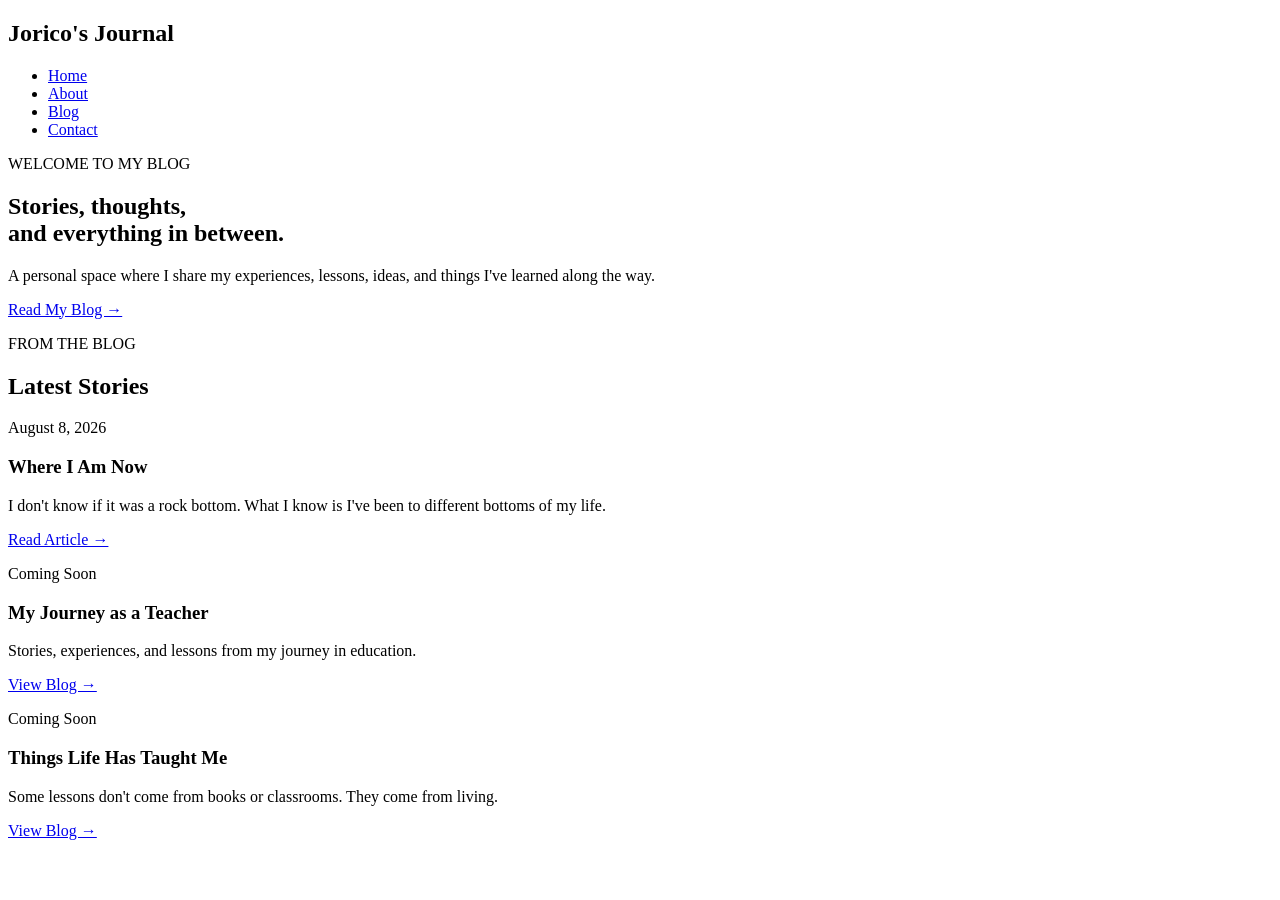
==== index.html @ dc9c53c5 "Add files via upload" ====
<!DOCTYPE html>
<html lang="en">

<head>
    <meta charset="UTF-8">
    <meta name="viewport" content="width=device-width, initial-scale=1.0">

    <title>Jorico's Journal</title>

    <link rel="stylesheet" href="css/style.css">
</head>

<body>

    <nav>
        <h2>Jorico's Journal</h2>

        <ul>
            <li><a href="index.html">Home</a></li>
            <li><a href="about.html">About</a></li>
            <li><a href="blog.html">Blog</a></li>
            <li><a href="contact.html">Contact</a></li>
        </ul>
    </nav>

    <main>

        <section class="hero">

            <p class="welcome">WELCOME TO MY BLOG</p>

            <h1>
                Stories, thoughts,<br>
                and everything in between.
            </h1>

            <p class="intro">
                A personal space where I share my experiences,
                lessons, ideas, and things I've learned along the way.
            </p>

            <a href="blog.html" class="button">
                Read My Blog →
            </a>

        </section>
        <section class="latest">

            <div class="section-heading">
                <p class="welcome">FROM THE BLOG</p>
                <h2>Latest Stories</h2>
            </div>

            <div class="latest-posts">

                <article class="latest-card">

                    <p class="post-date">August 8, 2026</p>

                    <h3>Where I Am Now</h3>

                    <p>
                        I don't know if it was a rock bottom.
                        What I know is I've been to different
                        bottoms of my life.
                    </p>

                    <a href="posts/first-website.html">
                        Read Article →
                    </a>

                </article>


                <article class="latest-card">

                    <p class="post-date">Coming Soon</p>

                    <h3>My Journey as a Teacher</h3>

                    <p>
                        Stories, experiences, and lessons
                        from my journey in education.
                    </p>

                    <a href="blog.html">
                        View Blog →
                    </a>

                </article>


                <article class="latest-card">

                    <p class="post-date">Coming Soon</p>

                    <h3>Things Life Has Taught Me</h3>

                    <p>
                        Some lessons don't come from books
                        or classrooms. They come from living.
                    </p>

                    <a href="blog.html">
                        View Blog →
                    </a>

                </article>

            </div>

        </section>
    </main>

</body>

</html>
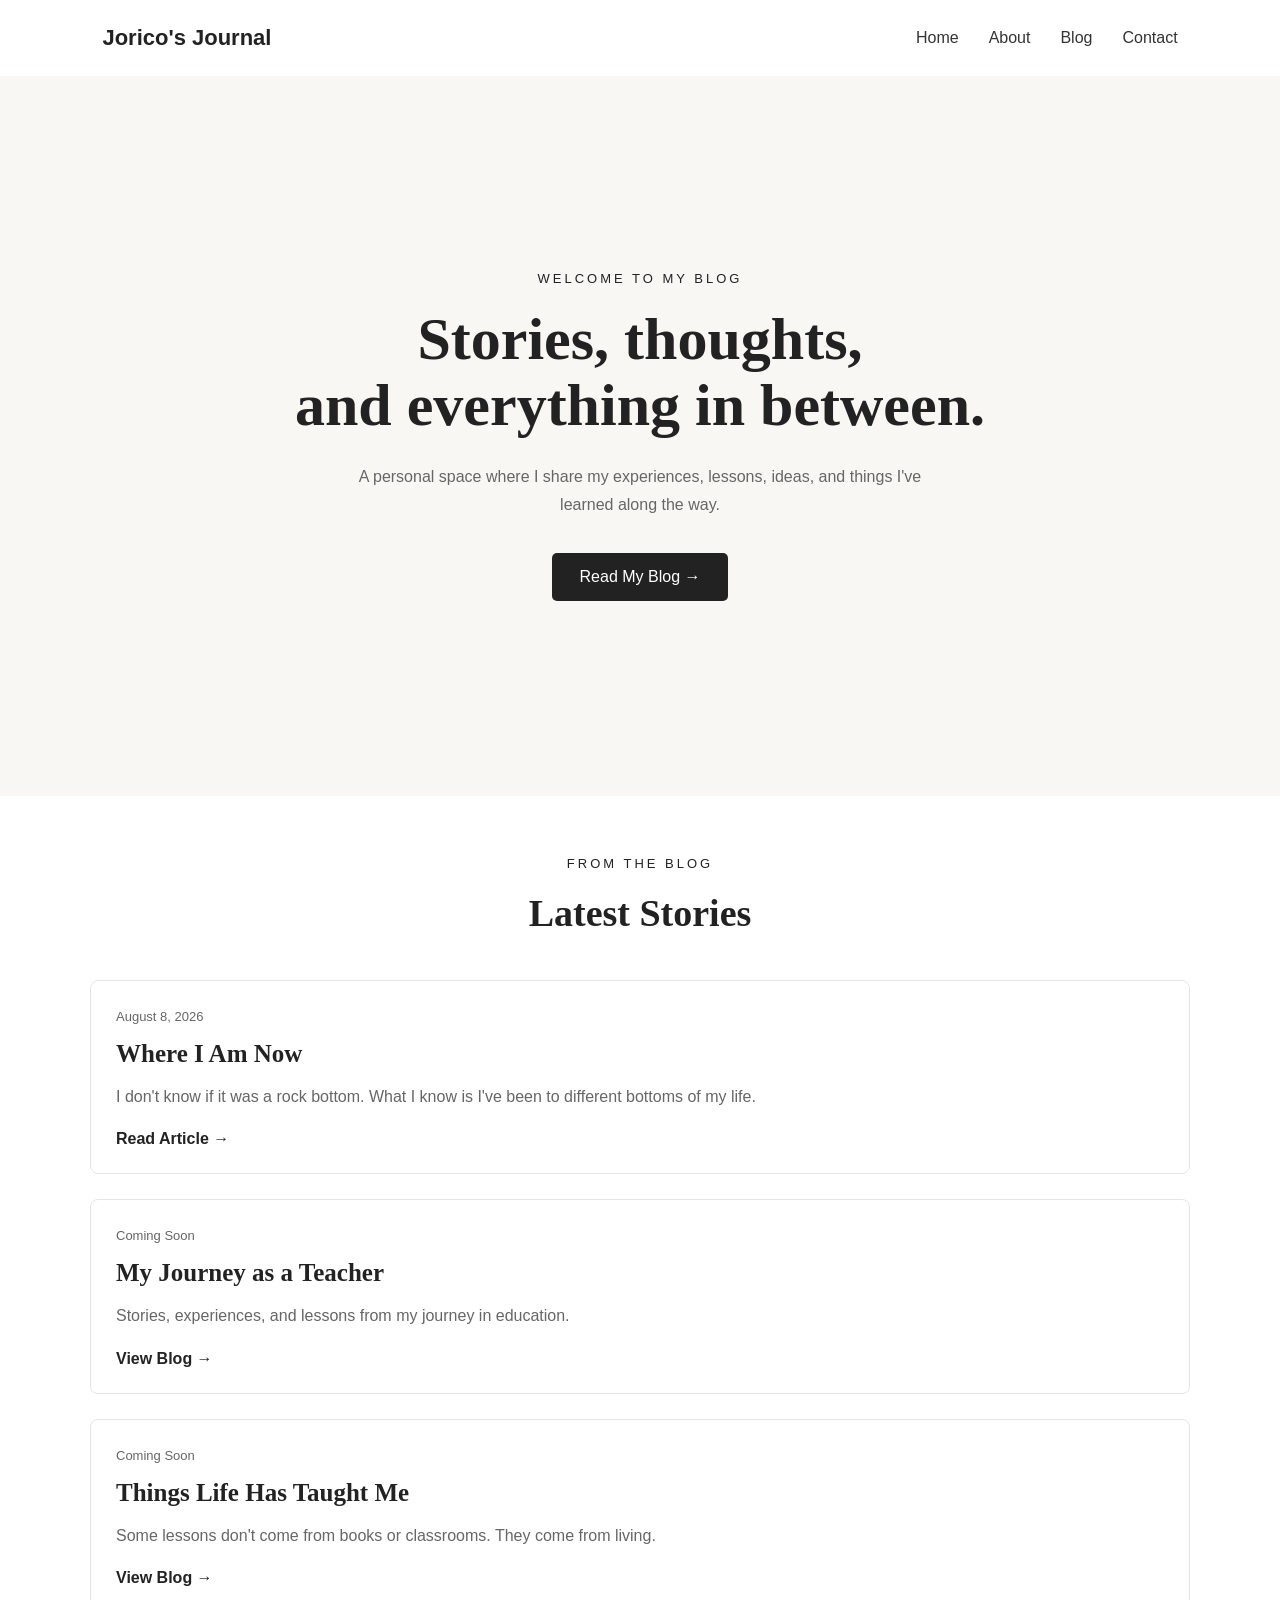
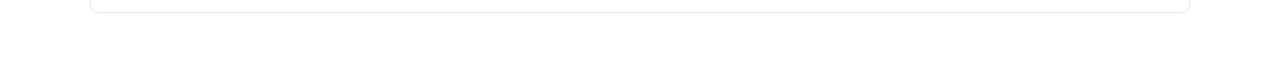
==== commit 5cc4e3ba: "Update index.html" ====
--- a/index.html
+++ b/index.html
@@ -111,7 +111,7 @@
 
         </section>
     </main>
-
+<script src="script.js"></script>
 </body>
 
-</html>+</html>
--- a/css/style.css
+++ b/css/style.css
@@ -0,0 +1,458 @@
+* {
+    margin: 0;
+    padding: 0;
+    box-sizing: border-box;
+}
+
+body {
+    font-family: Arial, sans-serif;
+    background-color: #f8f7f4;
+    color: #222;
+}
+
+/* Navigation */
+
+nav {
+    display: flex;
+    justify-content: space-between;
+    align-items: center;
+    padding: 25px 8%;
+    background-color: #ffffff;
+}
+
+nav h2 {
+    font-size: 22px;
+}
+
+nav ul {
+    display: flex;
+    list-style: none;
+    gap: 30px;
+}
+
+nav a {
+    text-decoration: none;
+    color: #333;
+}
+
+nav a:hover {
+    color: #777;
+}
+
+/* Hero */
+
+.hero {
+    min-height: 80vh;
+    display: flex;
+    flex-direction: column;
+    justify-content: center;
+    align-items: center;
+    text-align: center;
+    padding: 40px 20px;
+}
+
+.welcome {
+    font-size: 13px;
+    letter-spacing: 3px;
+    margin-bottom: 20px;
+}
+
+.hero h1 {
+    font-family: Georgia, serif;
+    font-size: 60px;
+    line-height: 1.1;
+    max-width: 800px;
+    margin-bottom: 25px;
+}
+
+.intro {
+    max-width: 600px;
+    line-height: 1.7;
+    color: #666;
+    margin-bottom: 35px;
+}
+
+/* Button */
+
+.button {
+    display: inline-block;
+    background-color: #222;
+    color: white;
+    text-decoration: none;
+    padding: 15px 28px;
+    border-radius: 5px;
+}
+
+.button:hover {
+    background-color: #555;
+}
+/* Blog Page */
+
+.blog-page {
+    padding: 80px 8%;
+}
+
+.page-header {
+    text-align: center;
+    margin-bottom: 60px;
+}
+
+.page-header h1 {
+    font-family: Georgia, serif;
+    font-size: 55px;
+    margin: 15px 0;
+}
+
+.page-header p {
+    color: #666;
+    line-height: 1.6;
+}
+
+
+/* Blog Posts */
+
+.posts {
+    max-width: 900px;
+    margin: auto;
+}
+
+.post {
+    background: white;
+    padding: 35px;
+    margin-bottom: 30px;
+    border-radius: 8px;
+}
+
+.post-date {
+    font-size: 13px;
+    color: #888;
+    margin-bottom: 10px;
+}
+
+.post h2 {
+    font-family: Georgia, serif;
+    font-size: 30px;
+    margin-bottom: 15px;
+}
+
+.post p {
+    color: #666;
+    line-height: 1.7;
+}
+
+.post a {
+    display: inline-block;
+    margin-top: 20px;
+    color: #222;
+    font-weight: bold;
+    text-decoration: none;
+}
+
+.post a:hover {
+    color: #777;
+}
+/* Article Page */
+
+.article-page {
+    max-width: 750px;
+    margin: 80px auto;
+    padding: 0 25px;
+}
+
+.article-page article {
+    background: white;
+    padding: 50px;
+    border-radius: 8px;
+}
+
+.article-page h1 {
+    font-family: Georgia, serif;
+    font-size: 50px;
+    line-height: 1.2;
+    margin: 15px 0 30px;
+}
+
+.article-intro {
+    font-size: 21px;
+    color: #666;
+    margin-bottom: 35px;
+}
+
+.article-page article p {
+    font-size: 18px;
+    line-height: 1.8;
+    color: #444;
+    margin-bottom: 25px;
+}
+/* =========================
+   MOBILE DESIGN
+   ========================= */
+
+@media (max-width: 768px) {
+
+    /* Navigation */
+
+    nav {
+        flex-direction: column;
+        gap: 20px;
+        padding: 20px;
+    }
+
+    nav h2 {
+        font-size: 20px;
+    }
+
+    nav ul {
+        gap: 15px;
+        flex-wrap: wrap;
+        justify-content: center;
+    }
+
+    nav a {
+        font-size: 14px;
+    }
+
+
+    /* Homepage */
+
+    .hero {
+        min-height: 70vh;
+        padding: 30px 20px;
+    }
+
+    .hero h1 {
+        font-size: 40px;
+        line-height: 1.15;
+    }
+
+    .hero p {
+        font-size: 17px;
+    }
+
+
+    /* Blog Page */
+
+    .blog-page {
+        padding: 50px 20px;
+    }
+
+    .page-header h1 {
+        font-size: 40px;
+    }
+
+    .posts {
+        width: 100%;
+    }
+
+    .post {
+        padding: 25px;
+        margin-bottom: 20px;
+    }
+
+    .post h2 {
+        font-size: 25px;
+    }
+
+
+    /* Article Page */
+
+    .article-page {
+        margin: 40px auto;
+        padding: 0 15px;
+    }
+
+    .article-page article {
+        padding: 30px 20px;
+    }
+
+    .article-page h1 {
+        font-size: 38px;
+    }
+
+    .article-intro {
+        font-size: 18px;
+    }
+
+    .article-page article p {
+        font-size: 17px;
+        line-height: 1.7;
+    }
+
+}
+/* Latest Stories */
+
+.latest {
+    padding: 80px 8%;
+    background-color: #ffffff;
+}
+
+.section-heading {
+    text-align: center;
+    margin-bottom: 45px;
+}
+
+.section-heading h2 {
+    font-family: Georgia, serif;
+    font-size: 45px;
+    margin-top: 10px;
+}
+
+.latest-posts {
+    display: grid;
+    grid-template-columns: repeat(3, 1fr);
+    gap: 25px;
+    max-width: 1100px;
+    margin: auto;
+}
+
+.latest-card {
+    padding: 30px;
+    border: 1px solid #e5e5e5;
+    border-radius: 8px;
+}
+
+.latest-card h3 {
+    font-family: Georgia, serif;
+    font-size: 25px;
+    margin: 12px 0 15px;
+}
+
+.latest-card p {
+    color: #666;
+    line-height: 1.7;
+}
+
+.latest-card a {
+    display: inline-block;
+    margin-top: 20px;
+    color: #222;
+    font-weight: bold;
+    text-decoration: none;
+}
+
+.latest-card a:hover {
+    color: #777;
+}
+    .latest {
+        padding: 60px 20px;
+    }
+
+    .section-heading h2 {
+        font-size: 38px;
+    }
+
+    .latest-posts {
+        grid-template-columns: 1fr;
+    }
+
+    .latest-card {
+        padding: 25px;
+    }
+    /* About Page */
+
+.about-page {
+    max-width: 800px;
+    margin: 80px auto;
+    padding: 0 25px;
+}
+
+.about-content {
+    background: white;
+    padding: 55px;
+    border-radius: 8px;
+}
+
+.about-content h1 {
+    font-family: Georgia, serif;
+    font-size: 50px;
+    margin: 15px 0 30px;
+}
+
+.about-intro {
+    font-size: 22px;
+    line-height: 1.7;
+    color: #555;
+    margin-bottom: 30px;
+}
+
+.about-content p {
+    font-size: 18px;
+    line-height: 1.8;
+    color: #444;
+    margin-bottom: 25px;
+}
+
+
+/* Mobile */
+
+@media (max-width: 768px) {
+
+    .about-page {
+        margin: 40px auto;
+        padding: 0 15px;
+    }
+
+    .about-content {
+        padding: 30px 20px;
+    }
+
+    .about-content h1 {
+        font-size: 38px;
+    }
+
+    .about-intro {
+        font-size: 19px;
+    }
+
+    .about-content p {
+        font-size: 17px;
+    }
+
+}
+/* Contact Page */
+
+.contact-page {
+    min-height: 70vh;
+    display: flex;
+    align-items: center;
+    justify-content: center;
+    padding: 60px 25px;
+}
+
+.contact-content {
+    max-width: 700px;
+    text-align: center;
+}
+
+.contact-content h1 {
+    font-family: Georgia, serif;
+    font-size: 48px;
+    line-height: 1.2;
+    margin: 20px 0 35px;
+}
+
+.contact-content p {
+    font-size: 18px;
+    line-height: 1.8;
+    color: #555;
+    margin-bottom: 20px;
+}
+
+
+/* Mobile */
+
+@media (max-width: 768px) {
+
+    .contact-page {
+        padding: 40px 20px;
+    }
+
+    .contact-content h1 {
+        font-size: 36px;
+    }
+
+    .contact-content p {
+        font-size: 17px;
+    }
+
+}
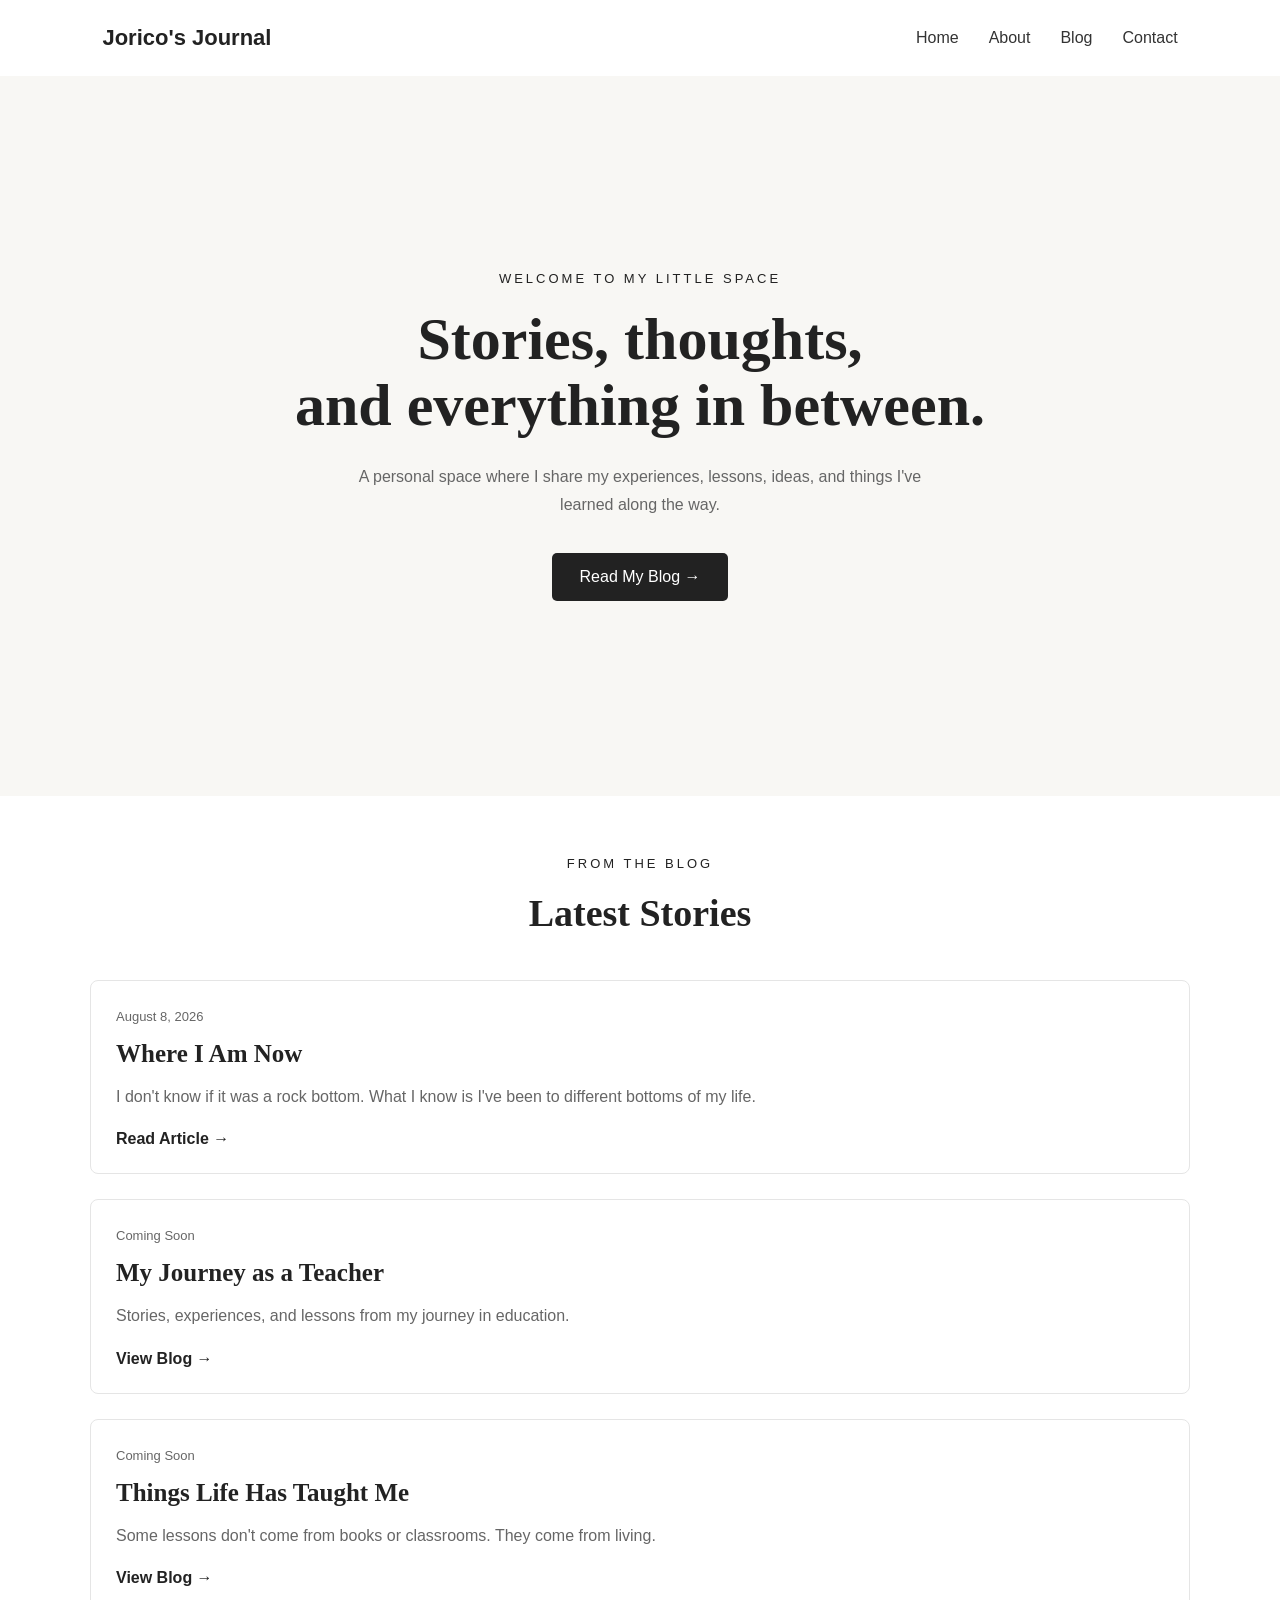
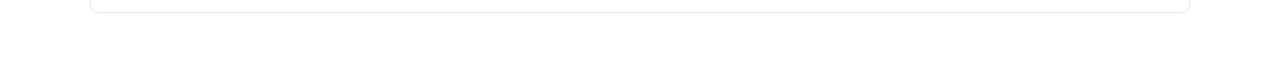
==== commit 5cf3fe6b: "Update index.html" ====
--- a/index.html
+++ b/index.html
@@ -27,7 +27,7 @@
 
         <section class="hero">
 
-            <p class="welcome">WELCOME TO MY BLOG</p>
+            <p class="welcome">WELCOME TO MY LITTLE SPACE</p>
 
             <h1>
                 Stories, thoughts,<br>
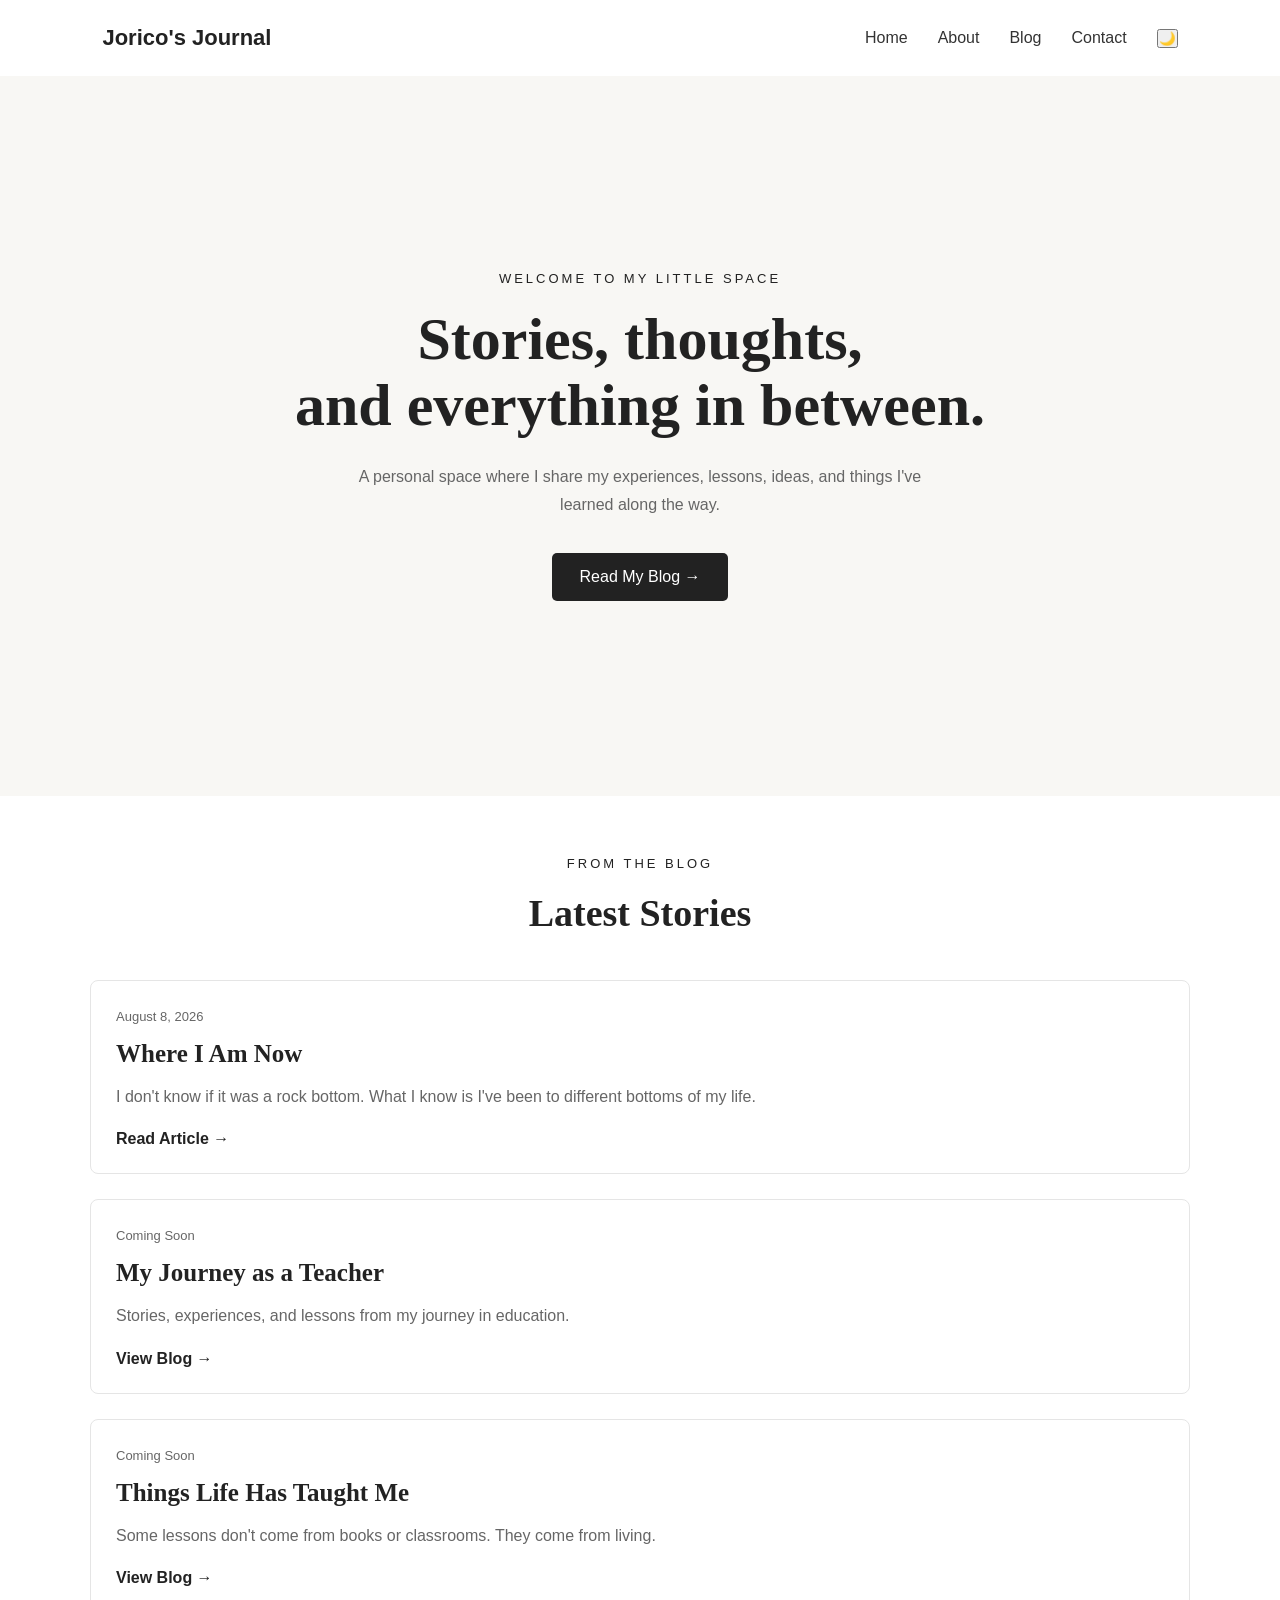
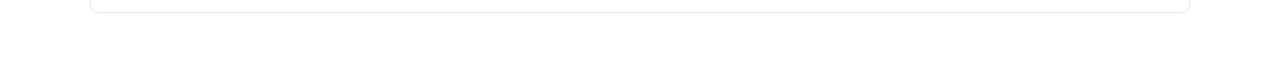
==== commit f1f63621: "Update index.html" ====
--- a/index.html
+++ b/index.html
@@ -20,6 +20,7 @@
             <li><a href="about.html">About</a></li>
             <li><a href="blog.html">Blog</a></li>
             <li><a href="contact.html">Contact</a></li>
+            <button id="darkModeToggle">🌙</button>
         </ul>
     </nav>
 
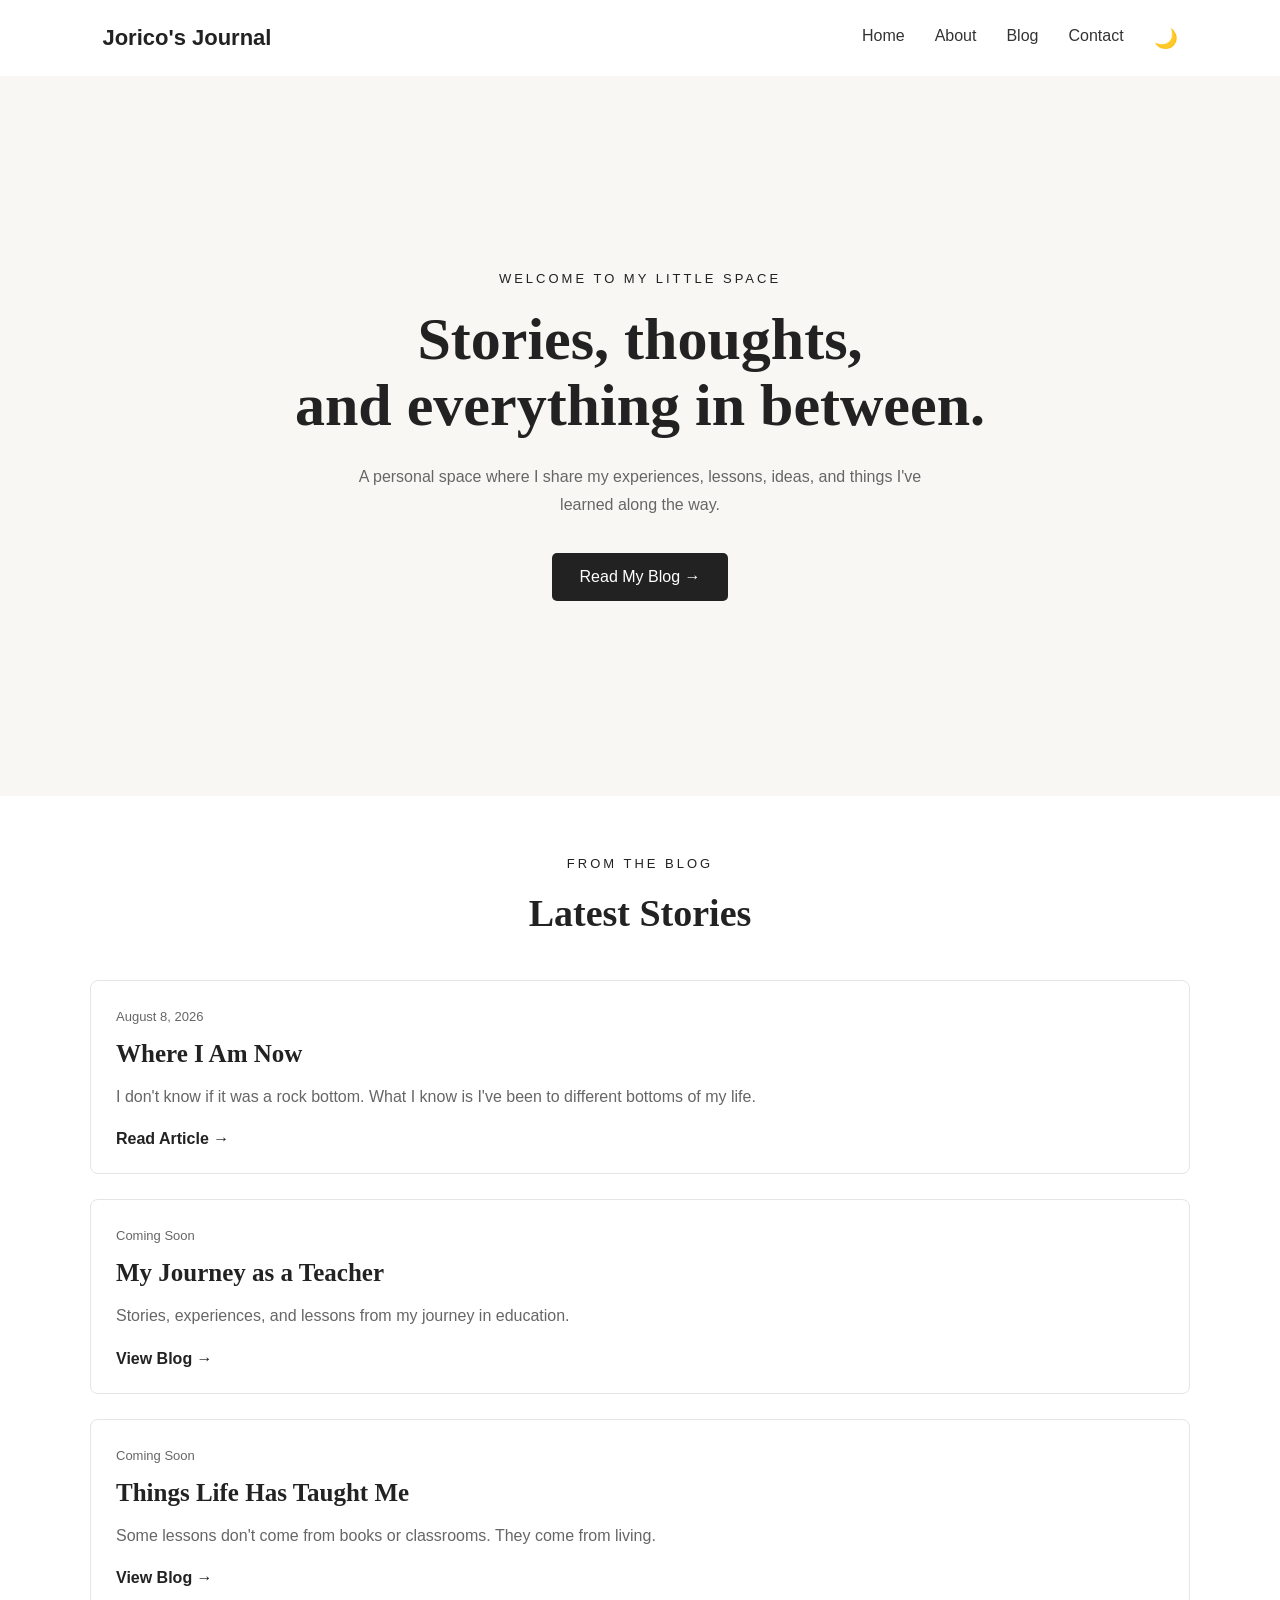
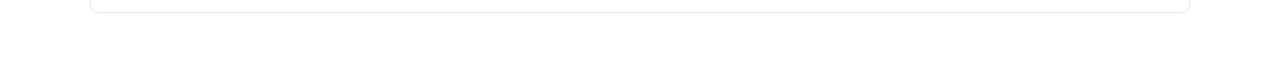
==== commit 40ed6bd5: "Update index.html" ====
--- a/index.html
+++ b/index.html
@@ -16,13 +16,13 @@
         <h2>Jorico's Journal</h2>
 
         <ul>
-            <li><a href="index.html">Home</a></li>
-            <li><a href="about.html">About</a></li>
-            <li><a href="blog.html">Blog</a></li>
-            <li><a href="contact.html">Contact</a></li>
-            <button id="darkModeToggle">🌙</button>
-        </ul>
-    </nav>
+         <li><a href="index.html">Home</a></li>
+<li><a href="about.html">About</a></li>
+<li><a href="blog.html">Blog</a></li>
+<li><a href="contact.html">Contact</a></li>
+<li><button id="darkModeToggle">🌙</button></li>
+</ul>
+</nav>
 
     <main>
 
--- a/css/style.css
+++ b/css/style.css
@@ -456,3 +456,19 @@
     }
 
 }
+/* Dark Mode */
+body.dark-mode {
+    background-color: #1e1e1e;
+    color: #f5f5f5;
+}
+
+body.dark-mode a {
+    color: #d8b4fe;
+}
+
+#darkModeToggle {
+    cursor: pointer;
+    border: none;
+    background: transparent;
+    font-size: 1.2rem;
+}
